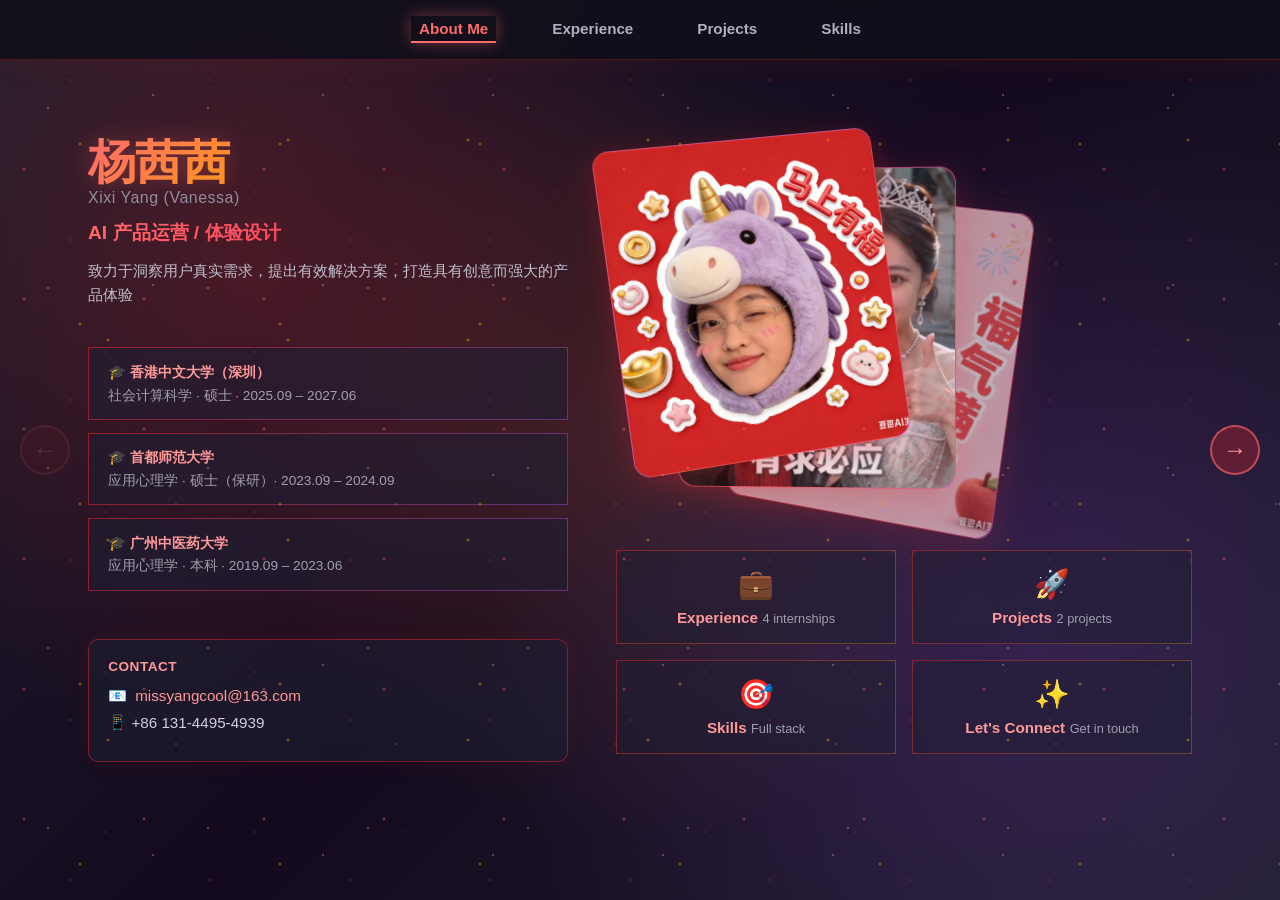
==== index.html @ e08b1a47 "Use AI to design my creative CV" ====
<!DOCTYPE html>
<html lang="zh-CN">
<head>
<meta charset="UTF-8">
<meta name="viewport" content="width=device-width, initial-scale=1.0">
<title>杨茜茜 - AI产品运营 | 简历</title>
<style>
/* ==================== 全局样式 ==================== */
* {
  margin: 0;
  padding: 0;
  box-sizing: border-box;
}

html, body {
  width: 100%;
  height: 100%;
  overflow: hidden;
  font-family: -apple-system, BlinkMacSystemFont, "Segoe UI", "PingFang SC", "Microsoft YaHei", sans-serif;
}

body {
  background: #0a0a12;
  color: #f5f5f5;
}

/* 黑红绚烂背景 + 烟花渐变 */
body::before {
  content: "";
  position: fixed;
  inset: 0;
  background: 
    radial-gradient(circle at 20% 30%, rgba(220, 38, 38, 0.25) 0%, transparent 40%),
    radial-gradient(circle at 80% 70%, rgba(168, 85, 247, 0.2) 0%, transparent 45%),
    radial-gradient(circle at 50% 50%, rgba(251, 146, 60, 0.15) 0%, transparent 50%),
    linear-gradient(135deg, rgba(30, 30, 45, 1) 0%, rgba(20, 10, 30, 1) 50%, rgba(30, 30, 45, 1) 100%);
  pointer-events: none;
  z-index: 0;
  animation: gradientShift 15s ease-in-out infinite;
}

@keyframes gradientShift {
  0%, 100% {
    filter: hue-rotate(0deg) saturate(1);
  }
  50% {
    filter: hue-rotate(10deg) saturate(1.1);
  }
}

/* 烟花粒子效果 - 密集持续版 */
body::after {
  content: "";
  position: fixed;
  inset: 0;
  background-image: 
    radial-gradient(2px 2px at 20% 30%, #ff6b6b, rgba(255, 107, 107, 0)),
    radial-gradient(2px 2px at 60% 70%, #ffa500, rgba(255, 165, 0, 0)),
    radial-gradient(1.5px 1.5px at 50% 50%, #ff1744, rgba(255, 23, 68, 0)),
    radial-gradient(1px 1px at 80% 10%, #ffd700, rgba(255, 215, 0, 0)),
    radial-gradient(1.5px 1.5px at 30% 60%, #ffb366, rgba(255, 179, 102, 0)),
    radial-gradient(1px 1px at 70% 20%, #ff4444, rgba(255, 68, 68, 0)),
    radial-gradient(2px 2px at 40% 80%, #ffaa00, rgba(255, 170, 0, 0)),
    radial-gradient(1.5px 1.5px at 90% 50%, #ff99cc, rgba(255, 153, 204, 0));
  background-repeat: repeat;
  background-size: 120px 130px, 180px 200px, 140px 160px, 220px 240px, 160px 180px, 150px 160px, 200px 180px, 170px 190px;
  pointer-events: none;
  z-index: 0;
  animation: fireworks 4s linear infinite;
  opacity: 0.65;
}

@keyframes fireworks {
  0% {
    background-position: 0 0, 0 0, 0 0, 0 0, 0 0, 0 0, 0 0, 0 0;
    opacity: 0.65;
  }
  50% {
    opacity: 0.7;
  }
  100% {
    background-position: 120px 130px, 180px 200px, 140px 160px, 220px 240px, 160px 180px, 150px 160px, 200px 180px, 170px 190px;
    opacity: 0.65;
  }
}

/* ==================== 导航栏固定 ==================== */
.top-nav {
  position: fixed;
  top: 0;
  left: 0;
  right: 0;
  height: 60px;
  display: flex;
  align-items: center;
  justify-content: center;
  gap: 3rem;
  background: rgba(15, 15, 25, 0.85);
  backdrop-filter: blur(12px);
  border-bottom: 1px solid rgba(220, 38, 38, 0.3);
  z-index: 100;
  box-shadow: 0 0 30px rgba(220, 38, 38, 0.1);
}

.nav-item {
  font-size: 0.95rem;
  font-weight: 600;
  color: #b0b0c0;
  cursor: pointer;
  transition: all 0.3s cubic-bezier(0.4, 0, 0.2, 1);
  padding: 4px 8px 4px 8px;
  border-bottom: 2px solid transparent;
  text-decoration: none;
  user-select: none;
}

.nav-item:hover {
  color: #ff6b6b;
  text-shadow: 0 0 10px rgba(255, 107, 107, 0.5);
}

.nav-item.active {
  color: #ff6b6b;
  border-bottom-color: #ff6b6b;
  box-shadow: 0 0 15px rgba(255, 107, 107, 0.4);
}

/* ==================== 幻灯片容器 ==================== */
.slides-container {
  display: flex;
  width: 400vw; /* 4 slides */
  height: 100vh;
  transition: transform 0.8s cubic-bezier(0.25, 0.46, 0.45, 0.94);
  will-change: transform;
}

.slide {
  flex: 0 0 100vw;
  width: 100vw;
  height: 100vh;
  display: flex;
  align-items: center;
  justify-content: center;
  padding-top: 60px;
  position: relative;
  overflow-y: auto;
}

.slide::-webkit-scrollbar {
  display: none;
}

.slide-content {
  width: 100%;
  max-width: 1200px;
  padding: 3rem;
  animation: slideInUp 0.7s cubic-bezier(0.34, 1.56, 0.64, 1) backwards;
}

@keyframes slideInUp {
  from {
    opacity: 0;
    transform: translateY(30px);
  }
  to {
    opacity: 1;
    transform: translateY(0);
  }
}

/* ==================== 第1页：封面页 ==================== */
.cover-page {
  flex-direction: column;
  justify-content: center;
  padding-top: 0;
}

.cover-header {
  display: grid;
  grid-template-columns: 1fr 1.2fr;
  gap: 3rem;
  align-items: flex-start;
  width: 100%;
  max-width: 1200px;
  margin: 0 auto;
  padding: 0 3rem;
}

.left-section {
  display: flex;
  flex-direction: column;
  gap: 1.5rem;
}

.name-section h1 {
  font-size: 3rem;
  font-weight: 800;
  background: linear-gradient(135deg, #ff6b6b 0%, #ffa500 50%, #ffd700 100%);
  -webkit-background-clip: text;
  -webkit-text-fill-color: transparent;
  background-clip: text;
  margin-bottom: 0.2rem;
  letter-spacing: -1px;
  line-height: 1;
  filter: drop-shadow(0 0 10px rgba(255, 107, 107, 0.3));
}

.name-section .en-name {
  font-size: 1rem;
  color: #9090a0;
  font-weight: 500;
  letter-spacing: 0.5px;
  margin-bottom: 0.8rem;
}

.name-section .role {
  font-size: 1.2rem;
  font-weight: 700;
  background: linear-gradient(135deg, #ff6b6b 0%, #ff1744 100%);
  -webkit-background-clip: text;
  -webkit-text-fill-color: transparent;
  background-clip: text;
  margin-bottom: 0.8rem;
}

.name-section .intro {
  font-size: 0.95rem;
  color: #c0c0d0;
  line-height: 1.6;
  margin-bottom: 1rem;
}

/* 教育背景 */
.education-list {
  display: flex;
  flex-direction: column;
  gap: 0.8rem;
  margin-bottom: 1.5rem;
}

.edu-item {
  background: rgba(30, 30, 50, 0.6);
  border: 1.5px solid;
  border-image: linear-gradient(135deg, rgba(220, 38, 38, 0.6) 0%, rgba(168, 85, 247, 0.4) 100%) 1;
  border-radius: 10px;
  padding: 0.9rem 1.2rem;
  font-size: 0.9rem;
  color: #d0d0e0;
  backdrop-filter: blur(8px);
  transition: all 0.3s cubic-bezier(0.4, 0, 0.2, 1);
}

.edu-item:hover {
  background: rgba(50, 20, 40, 0.7);
  border-color: #ff6b6b;
  box-shadow: 0 0 20px rgba(220, 38, 38, 0.3);
}

.edu-item strong {
  color: #ff9999;
  font-weight: 600;
}

.edu-item span {
  display: block;
  font-size: 0.85rem;
  color: #a0a0b0;
  margin-top: 0.3rem;
}

/* 联系方式 */
.contact-box {
  background: rgba(30, 30, 50, 0.6);
  border: 1.5px solid rgba(220, 38, 38, 0.5);
  border-radius: 10px;
  padding: 1.2rem;
  backdrop-filter: blur(8px);
  box-shadow: 0 0 20px rgba(220, 38, 38, 0.1);
}

.contact-box h4 {
  font-size: 0.85rem;
  font-weight: 700;
  color: #ff9999;
  margin-bottom: 0.8rem;
  text-transform: uppercase;
  letter-spacing: 0.5px;
}

.contact-item {
  font-size: 0.9rem;
  color: #d0d0e0;
  margin-bottom: 0.6rem;
  display: flex;
  align-items: center;
  gap: 0.5rem;
}

.contact-item a {
  color: #ff9999;
  text-decoration: none;
  font-weight: 500;
  transition: all 0.2s;
}

.contact-item a:hover {
  color: #ffcccc;
  text-decoration: underline;
  text-shadow: 0 0 10px rgba(255, 107, 107, 0.5);
}

/* 右侧区域 */
.right-section {
  display: flex;
  flex-direction: column;
  gap: 2rem;
  position: relative;
}

/* 照片堆叠效果 */
.photos-stack {
  position: relative;
  height: 380px;
  perspective: 1200px;
}

.photo-item {
  position: absolute;
  width: 280px;
  height: 320px;
  background: linear-gradient(135deg, rgba(220, 38, 38, 0.8) 0%, rgba(168, 85, 247, 0.7) 100%);
  border-radius: 16px;
  display: flex;
  align-items: center;
  justify-content: center;
  font-size: 100px;
  box-shadow: 0 8px 32px rgba(220, 38, 38, 0.3), inset 0 0 30px rgba(255, 107, 107, 0.1);
  transition: all 0.4s cubic-bezier(0.4, 0, 0.2, 1);
  cursor: pointer;
  border: 1px solid rgba(255, 107, 107, 0.5);
}

.photo-item:nth-child(1) {
  transform: translateX(0) rotateZ(-8deg) rotateY(15deg);
  z-index: 3;
}

.photo-item:nth-child(2) {
  transform: translateX(60px) translateY(30px) rotateZ(0deg) rotateY(-5deg);
  z-index: 2;
  opacity: 0.85;
}

.photo-item:nth-child(3) {
  transform: translateX(120px) translateY(60px) rotateZ(8deg) rotateY(-15deg);
  z-index: 1;
  opacity: 0.7;
}

.photo-item:hover {
  transform: translateY(-10px) rotateZ(0deg) !important;
  z-index: 10 !important;
  opacity: 1 !important;
  box-shadow: 0 16px 48px rgba(220, 38, 38, 0.4), 0 0 30px rgba(255, 107, 107, 0.5);
}

/* 快速导航按钮 */
.quick-nav {
  display: grid;
  grid-template-columns: 1fr 1fr;
  gap: 1rem;
}

.nav-btn {
  background: rgba(30, 30, 50, 0.5);
  border: 1.5px solid;
  border-image: linear-gradient(135deg, rgba(220, 38, 38, 0.5) 0%, rgba(255, 165, 0, 0.3) 100%) 1;
  border-radius: 12px;
  padding: 1rem;
  text-align: center;
  cursor: pointer;
  transition: all 0.3s cubic-bezier(0.4, 0, 0.2, 1);
  backdrop-filter: blur(8px);
  user-select: none;
}

.nav-btn:hover {
  background: rgba(50, 20, 40, 0.7);
  border-color: #ff6b6b;
  transform: translateY(-3px);
  box-shadow: 0 8px 24px rgba(220, 38, 38, 0.3), 0 0 15px rgba(255, 107, 107, 0.3);
}

.nav-btn .icon {
  font-size: 1.8rem;
  margin-bottom: 0.5rem;
  display: block;
}

.nav-btn .label {
  font-size: 0.95rem;
  font-weight: 600;
  color: #ff9999;
}

.nav-btn .desc {
  font-size: 0.8rem;
  color: #a0a0b0;
  margin-top: 0.3rem;
}

/* ==================== Section 标题 ==================== */
.section-title {
  font-size: 2rem;
  font-weight: 800;
  background: linear-gradient(135deg, #ff6b6b 0%, #ffa500 100%);
  -webkit-background-clip: text;
  -webkit-text-fill-color: transparent;
  background-clip: text;
  letter-spacing: -0.5px;
  margin-bottom: 1.5rem;
  filter: drop-shadow(0 0 8px rgba(255, 107, 107, 0.2));
}

/* ==================== 第2页：实习经历 ==================== */
.experience-page .slide-content {
  padding: 2rem 3rem;
}

.experience-list {
  display: grid;
  grid-template-columns: repeat(2, 1fr);
  gap: 2rem;
  margin-top: 1rem;
}

.experience-card {
  background: rgba(30, 30, 50, 0.6);
  border: 1.5px solid rgba(220, 38, 38, 0.4);
  border-radius: 16px;
  padding: 2rem;
  backdrop-filter: blur(10px);
  transition: all 0.4s cubic-bezier(0.4, 0, 0.2, 1);
  cursor: pointer;
  position: relative;
  height: 320px;
  display: flex;
  flex-direction: column;
  align-items: center;
  justify-content: center;
}

.experience-card:hover {
  background: rgba(50, 20, 40, 0.8);
  border-color: #ff6b6b;
  box-shadow: 0 8px 30px rgba(220, 38, 38, 0.4), 0 0 20px rgba(255, 107, 107, 0.3);
  transform: translateY(-5px);
}

.exp-logo {
  width: 100px;
  height: 100px;
  background: linear-gradient(135deg, rgba(255, 107, 107, 0.3) 0%, rgba(255, 165, 0, 0.2) 100%);
  border-radius: 12px;
  display: flex;
  align-items: center;
  justify-content: center;
  font-size: 3rem;
  margin-bottom: 1.2rem;
  border: 1px solid rgba(255, 107, 107, 0.3);
  transition: all 0.3s;
}

.experience-card:hover .exp-logo {
  transform: scale(1.1) rotateZ(5deg);
}

.exp-company {
  font-size: 1.3rem;
  font-weight: 600;
  color: #ff9999;
  margin-bottom: 0.4rem;
  text-align: center;
}

.exp-position {
  font-size: 1.1rem;
  color: #ffa500;
  margin-bottom: 0.3rem;
  text-align: center;
}

.exp-time {
  font-size: 0.95rem;
  color: #a0a0b0;
  text-align: center;
  margin-bottom: 1rem;
}

.exp-description {
  opacity: 0;
  transform: translateY(20px);
  transition: all 0.4s cubic-bezier(0.4, 0, 0.2, 1);
  position: absolute;
  inset: 0;
  background: rgba(20, 10, 30, 0.95);
  border-radius: 16px;
  padding: 2rem;
  display: flex;
  flex-direction: column;
  justify-content: flex-start;
  pointer-events: none;
  overflow-y: auto;
  max-height: 100%;
}

.experience-card:hover .exp-description {
  opacity: 1;
  transform: translateY(0);
  pointer-events: auto;
}

.exp-bullets {
  list-style: none;
  padding: 0;
  margin: 0;
  font-size: 0.85rem;
  color: #d0d0e0;
  line-height: 1.5;
}

.exp-bullets li {
  margin-bottom: 0.8rem;
  padding-left: 1.2rem;
  position: relative;
  text-align: left;
  line-height: 1.4;
}

.exp-bullets li::before {
  content: "▪";
  position: absolute;
  left: 0;
  color: #ff6b6b;
}

/* ==================== 第3页：项目经历 ==================== */
.projects-page .slide-content {
  padding: 2rem 3rem;
}

.projects-grid {
  display: grid;
  grid-template-columns: 1fr 1fr;
  gap: 2rem;
  margin-top: 1rem;
}

.project-card {
  background: rgba(30, 30, 50, 0.6);
  border: 1.5px solid rgba(220, 38, 38, 0.4);
  border-radius: 16px;
  padding: 2rem;
  backdrop-filter: blur(10px);
  transition: all 0.4s cubic-bezier(0.4, 0, 0.2, 1);
  display: flex;
  flex-direction: column;
  cursor: pointer;
  position: relative;
  height: 400px;
  overflow: hidden;
}

/* 各阶段组件默认隐藏 */
.project-step {
  transition: opacity 0.4s, transform 0.4s;
  display: none;
}
.project-step.active {
  display: block;
  animation: stepFadeIn 0.6s ease-in-out;
}

@keyframes stepFadeIn {
  from {
    opacity: 0;
    transform: translateY(10px);
  }
  to {
    opacity: 1;
    transform: translateY(0);
  }
}
.project-step.project-details-step {
  margin-top: 1.2rem;
}
/* 确保动画阶段在details-active 时仍然隐藏 */
.project-card.details-active .project-anim-step {
  display: none !important;
}

/* 当进入详情阶段时将 logo 向上移动 */
.project-card.details-active .project-logo-step {
  transform: translateY(-25px);
}

/* 详情内容始终可见，只在active时显示 */
.project-card .project-details-step {
  opacity: 0;
  display: none;
}
.project-card.details-active .project-details-step {
  display: block;
  opacity: 1;
}

.project-card:hover {
  background: rgba(50, 20, 40, 0.8);
  border-color: #ff6b6b;
  transform: translateY(-5px);
  box-shadow: 0 8px 30px rgba(220, 38, 38, 0.4), 0 0 20px rgba(255, 107, 107, 0.3);
}

.project-preview {
  position: absolute;
  inset: 0;
  background: rgba(20, 10, 30, 0.95);
  border-radius: 16px;
  padding: 2rem;
  display: flex;
  align-items: center;
  justify-content: center;
  flex-direction: column;
  opacity: 1;
  transform: scale(1);
  transition: all 0.5s cubic-bezier(0.4, 0, 0.2, 1);
  pointer-events: auto;
  z-index: 2;
}

.project-card.showing-details .project-preview {
  opacity: 0;
  transform: scale(0.95);
  pointer-events: none;
}

.project-card:hover .project-preview {
  opacity: 0;
  transform: scale(0.95);
  pointer-events: none;
}

.preview-content {
  text-align: center;
  animation: previewShow 3s ease-in-out infinite;
}

@keyframes previewShow {
  0% {
    opacity: 0;
  }
  20% {
    opacity: 1;
  }
  80% {
    opacity: 1;
  }
  100% {
    opacity: 1;
  }
}

.project-icon {
  width: 50px;
  height: 50px;
  background: linear-gradient(135deg, rgba(220, 38, 38, 0.8) 0%, rgba(255, 165, 0, 0.7) 100%);
  border-radius: 8px;
  margin: 0 auto 1rem;
  display: flex;
  align-items: center;
  justify-content: center;
  color: white;
  font-weight: bold;
  font-size: 1.5rem;
  box-shadow: 0 0 15px rgba(255, 107, 107, 0.4);
}

.project-card h3 {
  font-size: 1.1rem;
  font-weight: 600;
  color: #ff9999;
  margin-bottom: 0.5rem;
  text-align: center;
}

.project-role {
  font-size: 0.85rem;
  color: #ffa500;
  margin-bottom: 1rem;
  padding-bottom: 1rem;
  border-bottom: 1px solid rgba(220, 38, 38, 0.3);
  text-align: center;
}

.project-details {
  font-size: 0.95rem;
  color: #d0d0e0;
  line-height: 1.6;
  flex-grow: 1;
  margin-bottom: 1rem;
  opacity: 0;
  transition: all 0.4s;
  position: absolute;
}

.project-card.showing-details .project-details {
  opacity: 1;
  position: relative;
  transform: scale(1);
}

.project-card:hover .project-details {
  opacity: 1;
  position: relative;
  transform: scale(1);
}

.project-tags {
  display: flex;
  flex-wrap: wrap;
  gap: 0.6rem;
  margin-top: auto;
}

.tag {
  display: inline-block;
  padding: 0.4rem 0.8rem;
  background: rgba(220, 38, 38, 0.2);
  color: #ffaa99;
  border-radius: 6px;
  font-size: 0.8rem;
  font-weight: 500;
  border: 1px solid rgba(220, 38, 38, 0.4);
}

/* ==================== 第4页：技能与其他 ==================== */
.skills-page .slide-content {
  padding: 2rem 3rem;
}

.skills-grid {
  display: grid;
  grid-template-columns: 1fr 1fr;
  gap: 2rem;
  margin-top: 1.5rem;
}

.skill-group {
  background: rgba(30, 30, 50, 0.6);
  border: 1.5px solid rgba(220, 38, 38, 0.4);
  border-radius: 16px;
  padding: 2rem;
  backdrop-filter: blur(10px);
}

.skill-group h3 {
  font-size: 1rem;
  font-weight: 600;
  color: #ff9999;
  margin-bottom: 1.2rem;
  display: flex;
  align-items: center;
  gap: 0.5rem;
}

.skill-icon {
  width: 32px;
  height: 32px;
  background: linear-gradient(135deg, rgba(220, 38, 38, 0.8) 0%, rgba(255, 165, 0, 0.7) 100%);
  border-radius: 6px;
  display: flex;
  align-items: center;
  justify-content: center;
  color: white;
  font-size: 0.9rem;
  box-shadow: 0 0 10px rgba(255, 107, 107, 0.3);
}

.skill-list {
  list-style: none;
  display: flex;
  flex-direction: column;
  gap: 0.8rem;
}

.skill-list li {
  font-size: 0.95rem;
  color: #d0d0e0;
  line-height: 1.5;
  padding-left: 1.5rem;
  position: relative;
}

.skill-list li::before {
  content: "→";
  position: absolute;
  left: 0;
  color: #ff6b6b;
  font-weight: bold;
}

.contact-section {
  grid-column: 1 / -1;
  background: linear-gradient(135deg, rgba(220, 38, 38, 0.15) 0%, rgba(255, 165, 0, 0.1) 100%);
  border: 1.5px solid rgba(220, 38, 38, 0.4);
  border-radius: 16px;
  padding: 2rem;
  text-align: center;
  box-shadow: 0 0 20px rgba(220, 38, 38, 0.1);
}

.contact-section h3 {
  font-size: 1.1rem;
  font-weight: 600;
  color: #ff9999;
  margin-bottom: 1rem;
}

.contact-info {
  display: flex;
  gap: 2rem;
  justify-content: center;
  flex-wrap: wrap;
}

.contact-item {
  font-size: 0.95rem;
  color: #d0d0e0;
}

.contact-item a {
  color: #ff9999;
  text-decoration: none;
  font-weight: 500;
  transition: all 0.3s;
}

.contact-item a:hover {
  color: #ffcccc;
  text-decoration: underline;
  text-shadow: 0 0 10px rgba(255, 107, 107, 0.5);
}

/* ==================== 左右导航按钮 ==================== */
.nav-arrow {
  position: fixed;
  top: 50%;
  transform: translateY(-50%);
  width: 50px;
  height: 50px;
  background: rgba(220, 38, 38, 0.3);
  border: 2px solid rgba(255, 107, 107, 0.6);
  border-radius: 50%;
  display: flex;
  align-items: center;
  justify-content: center;
  cursor: pointer;
  transition: all 0.3s cubic-bezier(0.4, 0, 0.2, 1);
  z-index: 99;
  font-size: 1.5rem;
  color: #ff9999;
  user-select: none;
}

.nav-arrow:hover {
  background: rgba(220, 38, 38, 0.6);
  border-color: #ff6b6b;
  box-shadow: 0 0 20px rgba(255, 107, 107, 0.5);
  transform: translateY(-50%) scale(1.1);
}

.nav-arrow.left {
  left: 20px;
}

.nav-arrow.right {
  right: 20px;
}

.nav-arrow.disabled {
  opacity: 0.2;
  cursor: not-allowed;
}

.nav-arrow.disabled:hover {
  background: rgba(220, 38, 38, 0.2);
  border-color: rgba(255, 107, 107, 0.3);
  box-shadow: none;
  transform: translateY(-50%);
}
@media (max-width: 768px) {
  .cover-header {
    grid-template-columns: 1fr;
    gap: 2rem;
  }

  .name-section h1 {
    font-size: 2rem;
  }

  .section-title {
    font-size: 1.6rem;
  }

  .projects-grid {
    grid-template-columns: 1fr;
  }

  .experience-list {
    grid-template-columns: 1fr;
  }

  .skills-grid {
    grid-template-columns: 1fr;
  }

  .slide-content {
    padding: 1.5rem;
  }

  .top-nav {
    gap: 1rem;
    flex-wrap: wrap;
    height: auto;
    padding: 0.8rem;
  }

  .nav-item {
    font-size: 0.85rem;
  }

  .photos-stack {
    height: 280px;
  }

  .photo-item {
    width: 200px;
    height: 240px;
    font-size: 72px;
  }

  .quick-nav {
    grid-template-columns: 1fr 1fr;
  }
}
</style>
</head>
<body>

<!-- ==================== 顶部导航 ==================== -->
<nav class="top-nav">
  <a class="nav-item active" data-index="0">About Me</a>
  <a class="nav-item" data-index="1">Experience</a>
  <a class="nav-item" data-index="2">Projects</a>
  <a class="nav-item" data-index="3">Skills</a>
</nav>

<!-- ==================== 左右导航箭头 ==================== -->
<div class="nav-arrow left" id="nav-prev">←</div>
<div class="nav-arrow right" id="nav-next">→</div>

<!-- ==================== 幻灯片容器 ==================== -->
<div class="slides-container">

  <!-- 第 1 页：封面页 -->
  <section class="slide cover-page">
    <div class="cover-header">
      <!-- 左侧：个人信息 -->
      <div class="left-section">
        <div class="name-section">
          <h1>杨茜茜</h1>
          <p class="en-name">Xixi Yang (Vanessa)</p>
          <p class="role">AI 产品运营 / 体验设计</p>
          <p class="intro">致力于洞察用户真实需求，提出有效解决方案，打造具有创意而强大的产品体验</p>
        </div>

        <!-- 教育背景 -->
        <div class="education-list">
          <div class="edu-item">
            <strong>🎓 香港中文大学（深圳）</strong>
            <span>社会计算科学 · 硕士 · 2025.09 – 2027.06</span>
          </div>
          <div class="edu-item">
            <strong>🎓 首都师范大学</strong>
            <span>应用心理学 · 硕士（保研）· 2023.09 – 2024.09</span>
          </div>
          <div class="edu-item">
            <strong>🎓 广州中医药大学</strong>
            <span>应用心理学 · 本科 · 2019.09 – 2023.06</span>
          </div>
        </div>

        <!-- 联系方式 -->
        <div class="contact-box">
          <h4>Contact</h4>
          <div class="contact-item">📧 <a href="mailto:missyangcool@163.com">missyangcool@163.com</a></div>
          <div class="contact-item">📱 +86 131-4495-4939</div>
        </div>
      </div>

      <!-- 右侧：照片和导航 -->
      <div class="right-section">
        <!-- 照片堆叠 -->
        <div class="photos-stack">
          <div class="photo-item"><img src="images/photo1.jpg" alt="photo1" style="width: 100%; height: 100%; object-fit: cover; border-radius: 16px;"></div>
          <div class="photo-item"><img src="images/photo2.jpg" alt="photo2" style="width: 100%; height: 100%; object-fit: cover; border-radius: 16px;"></div>
          <div class="photo-item"><img src="images/photo3.jpg" alt="photo3" style="width: 100%; height: 100%; object-fit: cover; border-radius: 16px;"></div>
        </div>

        <!-- 快速导航 -->
        <div class="quick-nav">
          <div class="nav-btn" data-slide="1">
            <span class="icon">💼</span>
            <span class="label">Experience</span>
            <span class="desc">4 internships</span>
          </div>
          <div class="nav-btn" data-slide="2">
            <span class="icon">🚀</span>
            <span class="label">Projects</span>
            <span class="desc">2 projects</span>
          </div>
          <div class="nav-btn" data-slide="3">
            <span class="icon">🎯</span>
            <span class="label">Skills</span>
            <span class="desc">Full stack</span>
          </div>
          <div class="nav-btn" id="connect-btn">
            <span class="icon">✨</span>
            <span class="label">Let's Connect</span>
            <span class="desc">Get in touch</span>
          </div>
        </div>
      </div>
    </div>
  </section>

  <!-- 第 2 页：实习经历 -->
  <section class="slide experience-page">
    <div class="slide-content">
      <h2 class="section-title">Experience</h2>
      <div class="experience-list">
        
        <div class="experience-card">
          <div class="exp-logo"><img src="images/insta_logo.jpg" alt="影石" style="width: 100%; height: 100%; object-fit: cover; border-radius: 8px;"></div>
          <div class="exp-company">Insta360影石科技股份有限公司</div>
          <div class="exp-position">用户研究实习生</div>
          <div class="exp-time">2025.06 – 2026.01</div>
          <div class="exp-description">
            <ul class="exp-bullets">
              <li><strong>需求洞察与功能落地：</strong>为 Ace Pro 2 运动相机内置滤镜升级，基于社媒舆情和影像热点趋势，分析 40+热门滤镜，精选 3 款高潜滤镜并推进研发流程，优化用户体验与活跃粘性，2 款滤镜上市后好评率为 100%</li>
              <li><strong>卖点分析与品牌宣发：</strong>为支持营销部门对 Ace pro 2 运动相机影像拍摄宣发，对 5 大手机品牌商影像宣发进行结构化拆解（定位、场景、用户痛点、心智占位），提炼可复用影像推广方法，支持营销端制定宣发策略</li>
              <li><strong>用户调研与策略支持：</strong>为帮助市场及 UGC 团队在 Q4 季度进行第一视角专项推广，针对大疆 action 系列的挂脖配件进行用户触点研究。与运营部协作明确用户招募条件，独立设计访谈大纲并执行 12 场深度访谈。基于用户触点拆解出转化路径、3 类机会场景和 5 类关键决策点。输出覆盖场景切片、用户需求及产品机会点的策略报告，支持市场与 UGC 团队实现约 1000 万宣传曝光</li>
            </ul>
          </div>
        </div>
        <div class="experience-card">
          <div class="exp-logo"><img src="images/hucchi.jpg" alt="呼哧" style="width: 100%; height: 100%; object-fit: cover; border-radius: 8px;"></div>
          <div class="exp-company">深圳呼哧科技公司</div>
          <div class="exp-position">市场实习生</div>
          <div class="exp-time">2025.04 – 2025.07</div>
          <div class="exp-description">
            <ul class="exp-bullets">
              <li><strong>北美市场洞察：</strong>为探索北美体感游戏市场，系统研究 Nintendo、Xbox、Meta Quest 等体感设备，按定位、价格、技术、场景形成对比矩阵，提炼竞品特点和海外客户使用偏好，为产品发展方向提供决策依据。</li>
              <li><strong>方案设计与用户调研：</strong>围绕体感游戏的购机决策与使用场景，主导设计定量问卷与深度访谈大纲，并上线 Prolific 渠道触达 480 位北美用户，通过邮件独立邀约并完成 13 场北美用户访谈。</li>
              <li><strong>需求洞察与产品优化：</strong>使用 SPSS 交叉分析调研数据，沉淀 3 类用户画像，识别潜在用户的 4 类关键转化触点与 8 类核心偏好，明确功能优先级，优化游戏选款逻辑，使前期游戏筛选效率提升 30%；推动产品交互场景从单人扩充至多人，实现设备使用场景拓展 100%；协同硬件团队优化交互方案，延迟测试结果下降约 50%。</li>
            </ul>
          </div>
        </div>


        <div class="experience-card">
          <div class="exp-logo"><img src="images/meitu_logo.jpg" alt="美图" style="width: 100%; height: 100%; object-fit: cover; border-radius: 8px;"></div>
          <div class="exp-company">北京美图科技之家有限公司</div>
          <div class="exp-position">用户研究实习生</div>
          <div class="exp-time">2024.06 – 2024.09</div>
          <div class="exp-description">
            <ul class="exp-bullets">
              <li><strong>产品定位：</strong>为精准定位 WHEE（AI 生图产品）的用户人群，执行 20 人小组座谈，拆解工作流、使用场景、需求偏好，分析用户优先级和价值潜力，协助筛选出 3 类核心可转化人群，支持产品市场定位，助力 DAU 同比提升 800%。</li>
              <li><strong>AI 功能优化：</strong>因智能手机影像能力提升而美图秀秀下载量减少，开展 10+用户访谈，拆解用户拍摄后“修图”路径，识别出用户对“AI 一键消除”的爽点和痛点，推动本品“AI 消除”功能优化，提升用户体验和竞争力</li>
              <li><strong>AI 功能挖掘：</strong>为精准定位美图设计室 AI PPT 的产品功能，参与执行 1v1 深度用户访谈，拆解客户在“制作内容–美化设计 –交付表达”过程中的痛点与付费意愿，支持产品功能设计。功能上线后，美图设计室用户使用率提升 5 倍。</li>
              <li><strong>海外市场洞察：</strong>为拓展美图秀秀东亚及东南亚市场，使用 SPSS 交叉分析 700 份数据，拆解用户影像功能的核心诉求（美颜期望、修图链路、文化偏好），独立产出日、韩、泰、印尼和越南 5 国的市场洞察，支持人像功能优化与出海策略制定。</li>
            </ul>
          </div>
        </div>


        <div class="experience-card">
          <div class="exp-logo"><img src="images/skt_logo.jpg" alt="SKT" style="width: 100%; height: 100%; object-fit: cover; border-radius: 8px;"></div>
          <div class="exp-company">深圳市思珂特教育科技有限公司</div>
          <div class="exp-position">产品运营实习生</div>
          <div class="exp-time">2023.04 – 2023.10</div>
          <div class="exp-description">
            <ul class="exp-bullets">
              <li><strong>B 端客户调研：</strong>独立与 3 家 HOSA 合作机构开展定向访谈，系统梳理客户使用及内部推广的痛点，推动学习内容和系统流程针对性优化，为 B 端合作稳定提供保障。</li>
              <li><strong>用户触达优化：</strong>独立对 70 名初赛流失用户调研，识别用户因信息触达不及时导致流失问题，推动团队将单一邮件通知转变为“邮件+短信”的双触点服务,优化用户触达率。</li>
              <li><strong>项目管理：</strong>独立设计并执行评委问卷调研和决赛评审路线，评委满意度达 99%，提升评委体验，顺利交付大赛活动。</li>
            </ul>
          </div>
        </div>

      </div>
    </div>
  </section>

  <!-- 第 3 页：项目经历 -->
  <section class="slide projects-page">
    <div class="slide-content">
      <h2 class="section-title">Projects</h2>
      <div class="projects-grid">


        <!-- 数据分析项目 -->
        <div class="project-card" data-project="data">
          <div class="project-step project-logo-step">
            <div class="project-icon">📊</div>
            <h3>市场营销活动分析与优化策略项目</h3>
          </div>
          <div class="project-step project-anim-step active">
            <div class="preview-content" style="font-family: monospace; font-size: 0.9rem; color: #00ff00; white-space: pre-line; text-align: left; line-height: 1.5;">
>>> import pandas as pd
>>> df = pd.read_csv('data.csv')
>>> result = df.groupby('category').agg()
>>> print(f"处理 {len(df)} 条数据")
处理 50000 条数据
>>> for i in range(5): print('计算中...')
计算中...
计算中...
计算中...
计算中...
计算中...
>>> visualization complete ✓
            </div>
          </div>
          <div class="project-step project-details-step">
            <p class="project-role">负责人 · 2026.02</p>
            <div class="project-details">
              <strong>业务诊断：</strong>围绕营销投放效率问题，基于 20 万条模拟营销数据构建转化漏斗模型，识别点击后转化阶段为主要效率瓶颈，为优化方向提供数据依据。<br><br>
              <strong>效率拆解：</strong>从活动类型、渠道、消费者人群等多维度拆解 ROI 与 CPA 结构，发现 ROI 整体稳定而 CPA 存在明显分层现象，明确“成本结构”是效率差异的核心驱动因素。<br><br>
              <strong>策略设计：</strong>提出“人群驱动的组合投放模型”，建立跨人群效率基准渠道（Search / Website），并针对内容型渠道制定选择性强化策略，优化资源配置逻辑。<br><br>
              <strong>项目管理：</strong>独立完成数据清洗、使用 python 分析建模、可视化呈现与策略输出，形成完整营销决策报告，支持从数据洞察到策略落地的闭环分析流程。<br><br>
            </div>
            <div class="project-tags">
              <span class="tag">Python</span>
              <span class="tag">Pandas</span>
              <span class="tag">Numpy</span>
              <span class="tag">数据可视化</span>
            </div>
          </div>
        </div>

        <!-- AI会议助手项目 -->
        <div class="project-card" data-project="ai">
          <div class="project-step project-logo-step">
            <div class="project-icon">🗓️</div>
            <h3>AI 会议助手</h3>
          </div>
          <div class="project-step project-anim-step active">
            <div class="preview-content" style="font-family: 'Segoe UI'; font-size: 1rem; color: #d0d0e0; white-space: pre-line; text-align: left; line-height: 1.5;">
📅 用户：预定下周3下午2点开会
🤖 助手：收到请求，正在检查日历...
✓ 日历无冲突，已发送邀请给 5 人
✓ 预定会议室 & 生成议程
📧 已发送会议确认
            </div>
          </div>
          <div class="project-step project-details-step">
            <p class="project-role">负责人 · 2025.12</p>
            <div class="project-details">
              <strong>背景：</strong>基于飞书Coze平台设计对话式AI Agent，实现会议预定与取消自动化，优化“沟通确认–日程调整”工作流程。<br><br>
              <strong>行动：</strong>拆解会议管理场景中的意图识别与时间解析逻辑，设计Prompt策略与异常处理规则，提升Agent执行准确性与稳定性。<br><br>
            </div>
            <div class="project-tags">
              <span class="tag">GPT</span>
              <span class="tag">COZE</span>
              <span class="tag">自然语言处理</span>
              <span class="tag">Prompt engineering</span>
            </div>
          </div>
        </div>

      </div>
    </div>
  </section>

  <!-- 第 4 页：技能与联系 -->
  <section class="slide skills-page">
    <div class="slide-content">
      <h2 class="section-title">Skills & Contact</h2>
      <div class="skills-grid">

        <div class="skill-group">
          <h3><span class="skill-icon">🌐</span>语言能力</h3>
          <ul class="skill-list">
            <li>普通话（母语）</li>
            <li>英语（流利 ）</li>
            <li>日语（基础）</li>
          </ul>
        </div>

        <div class="skill-group">
          <h3><span class="skill-icon">📊</span>数据分析</h3>
          <ul class="skill-list">
            <li>Python · Pandas · NumPy</li>
            <li>R · ggplot2 · 统计建模</li>
            <li>SPSS · 假设检验 · 回归分析</li>
          </ul>
        </div>

        <div class="skill-group">
          <h3><span class="skill-icon">�</span>市场洞察</h3>
          <ul class="skill-list">
            <li>竞品分析 · 用户研究</li>
            <li>市场拆解 · 趋势洞察</li>
            <li>用户画像分析 · 转化路径优化</li>
          </ul>
        </div>

        <div class="skill-group">
          <h3><span class="skill-icon">🤳</span>AI 工具</h3>
          <ul class="skill-list">
            <li>ChatGPT · Claude</li>
            <li>Gemini · Copilot</li>
            <li>Doubao · 创意生成</li>
          </ul>
        </div>

        <div class="contact-section">
          <h3>🚀 Let's Connect</h3>
          <p>
          Exploring how AI augments human creativity and decision-making.
          Excited to collaborate with curious minds and build things that actually matter.
          Let’s create something interesting together.
          </p>
          </div>
        </div>

      </div>
    </div>
  </section>

</div>

<!-- ==================== 核心交互脚本 ==================== -->
<script>
(() => {
  const container = document.querySelector('.slides-container');
  const slides = document.querySelectorAll('.slide');
  const navItems = document.querySelectorAll('.nav-item');
  
  let current = 0;
  let isAnimating = false;
  const ANIMATION_DURATION = 800;
  const BOUNCE_DELAY = 100;

  // 切换到指定索引
  const goToSlide = (index) => {
    if (index < 0 || index >= slides.length || isAnimating) return;
    
    isAnimating = true;
    current = index;
    
    // 更新容器位置
    container.style.transform = `translateX(-${current * 100}vw)`;
    
    // 更新导航激活状态
    navItems.forEach((item, idx) => {
      item.classList.toggle('active', idx === current);
    });
    
    // 重置动画状态
    setTimeout(() => { isAnimating = false; }, ANIMATION_DURATION);
    
    // 更新左右导航按钮状态
    updateNavArrows();
  };

  // 更新导航按钮的启用/禁用状态
  const updateNavArrows = () => {
    const prevBtn = document.getElementById('nav-prev');
    const nextBtn = document.getElementById('nav-next');
    
    if (prevBtn) {
      prevBtn.classList.toggle('disabled', current === 0);
    }
    if (nextBtn) {
      nextBtn.classList.toggle('disabled', current === slides.length - 1);
    }
  };

  // 滚轮事件处理（转译为横向导航）
  let wheelTimeout;
  window.addEventListener('wheel', (e) => {
    if (wheelTimeout || isAnimating) return;
    
    e.preventDefault();
    
    if (e.deltaY > 0) {
      goToSlide(current + 1); // 下滚 → 右移
    } else if (e.deltaY < 0) {
      goToSlide(current - 1); // 上滚 → 左移
    }
    
    wheelTimeout = setTimeout(() => { wheelTimeout = null; }, BOUNCE_DELAY);
  }, { passive: false });

  // 键盘方向键
  window.addEventListener('keydown', (e) => {
    if (e.key === 'ArrowRight') {
      goToSlide(current + 1);
    } else if (e.key === 'ArrowLeft') {
      goToSlide(current - 1);
    }
  });

  // 触屏滑动
  let touchStartX = 0;
  let touchEndX = 0;
  const TOUCH_THRESHOLD = 50;

  window.addEventListener('touchstart', (e) => {
    touchStartX = e.changedTouches[0].screenX;
  }, { passive: true });

  window.addEventListener('touchend', (e) => {
    touchEndX = e.changedTouches[0].screenX;
    const diff = touchStartX - touchEndX;
    
    if (Math.abs(diff) > TOUCH_THRESHOLD) {
      if (diff > 0) {
        goToSlide(current + 1); // 左滑 → 右移
      } else {
        goToSlide(current - 1); // 右滑 → 左移
      }
    }
  }, { passive: true });

  // 导航点击
  navItems.forEach((item) => {
    item.addEventListener('click', (e) => {
      e.preventDefault();
      const index = Number(item.getAttribute('data-index'));
      goToSlide(index);
    });
  });

  // 快速导航按钮点击
  const quickNavBtns = document.querySelectorAll('.nav-btn[data-slide]');
  quickNavBtns.forEach((btn) => {
    btn.addEventListener('click', (e) => {
      const slideIndex = Number(btn.getAttribute('data-slide'));
      goToSlide(slideIndex);
    });
  });

  // Connect 按钮
  const connectBtn = document.getElementById('connect-btn');
  if (connectBtn) {
    connectBtn.addEventListener('click', () => {
      alert('Exploring how AI augments human creativity and decision-making. Excited to collaborate with curious minds and build things that actually matter. Let’s create something interesting together. 🤝\n\n📧 missyangcool@163.com\💼 Let\'s connect on LinkedIn!');
    });
  }

  // 左右导航箭头按钮
  const prevBtn = document.getElementById('nav-prev');
  const nextBtn = document.getElementById('nav-next');
  
  if (prevBtn) {
    prevBtn.addEventListener('click', () => {
      goToSlide(current - 1);
    });
  }
  
  if (nextBtn) {
    nextBtn.addEventListener('click', () => {
      goToSlide(current + 1);
    });
  }
  
  // 初始化导航按钮状态
  updateNavArrows();

  // 项目卡片多阶段动画逻辑
  const projectCards = document.querySelectorAll('.project-card');

  // 如果初始已经在项目页，马上播放动画
  if (current === 2) {
    projectCards.forEach((card) => playCardAnimation(card));
  }

  // 切换项目卡片到指定阶段
  function showProjectStep(card, step) {
    card.querySelectorAll('.project-step').forEach((el) => {
      el.classList.remove('active');
    });
    const target = card.querySelector(`.project-${step}-step`);
    if (target) target.classList.add('active');
  }

  // 重置所有项目卡片到初始动画阶段
  function resetProjectCards() {
    projectCards.forEach((card) => {
      // 清除所有多余状态和定时器
      card.classList.remove('details-active');
      if (card._animTimer) {
        clearTimeout(card._animTimer);
        card._animTimer = null;
      }
      // 恢复为初始 anim-step 状态，让动画循环播放
      showProjectStep(card, 'anim');
    });
  }

  // 开始播放某个卡片的动画阶段
  function playCardAnimation(card) {
    // 确保显示 anim-step，让 CSS 动画持续循环
    showProjectStep(card, 'anim');
    card.classList.remove('details-active');
  }

  // 鼠标悬停时立即显示 logo + 详情，logo上移
  projectCards.forEach((card) => {
    card.addEventListener('mouseenter', () => {
      if (card._animTimer) {
        clearTimeout(card._animTimer);
        card._animTimer = null;
      }
      showProjectStep(card, 'logo');
      card.classList.add('details-active');
    });
    
    // 鼠标离开时恢复到动画状态
    card.addEventListener('mouseleave', () => {
      if (current === 2) {
        playCardAnimation(card);
      }
    });
  });

  // 每次进入项目页都重置动画流程
  const originalGoToSlide = goToSlide;
  Object.defineProperty(window, 'currentSlide', {
    get() { return current; },
    set(newVal) { current = newVal; }
  });
  const projectsPage = document.querySelector('.projects-page');
  if (projectsPage) {
    const originalGoToSlideFunc = goToSlide;
    window.goToSlide = function(index) {
      // 离开项目页时清除所有定时器
      if (current === 2 && index !== 2) {
        projectCards.forEach((card) => {
          if (card._animTimer) {
            clearTimeout(card._animTimer);
            card._animTimer = null;
          }
        });
      }

      if (index === 2 && current !== 2) {
        setTimeout(() => {
          resetProjectCards();
          // 自动播放每张卡片的动画
          projectCards.forEach((card) => playCardAnimation(card));
        }, 100);
      }
      originalGoToSlideFunc(index);
    };
  }

  // 防止默认滚动条行为
  document.addEventListener('touchmove', (e) => {
    e.preventDefault();
  }, { passive: false });
})();
</script>

</body>
</html>
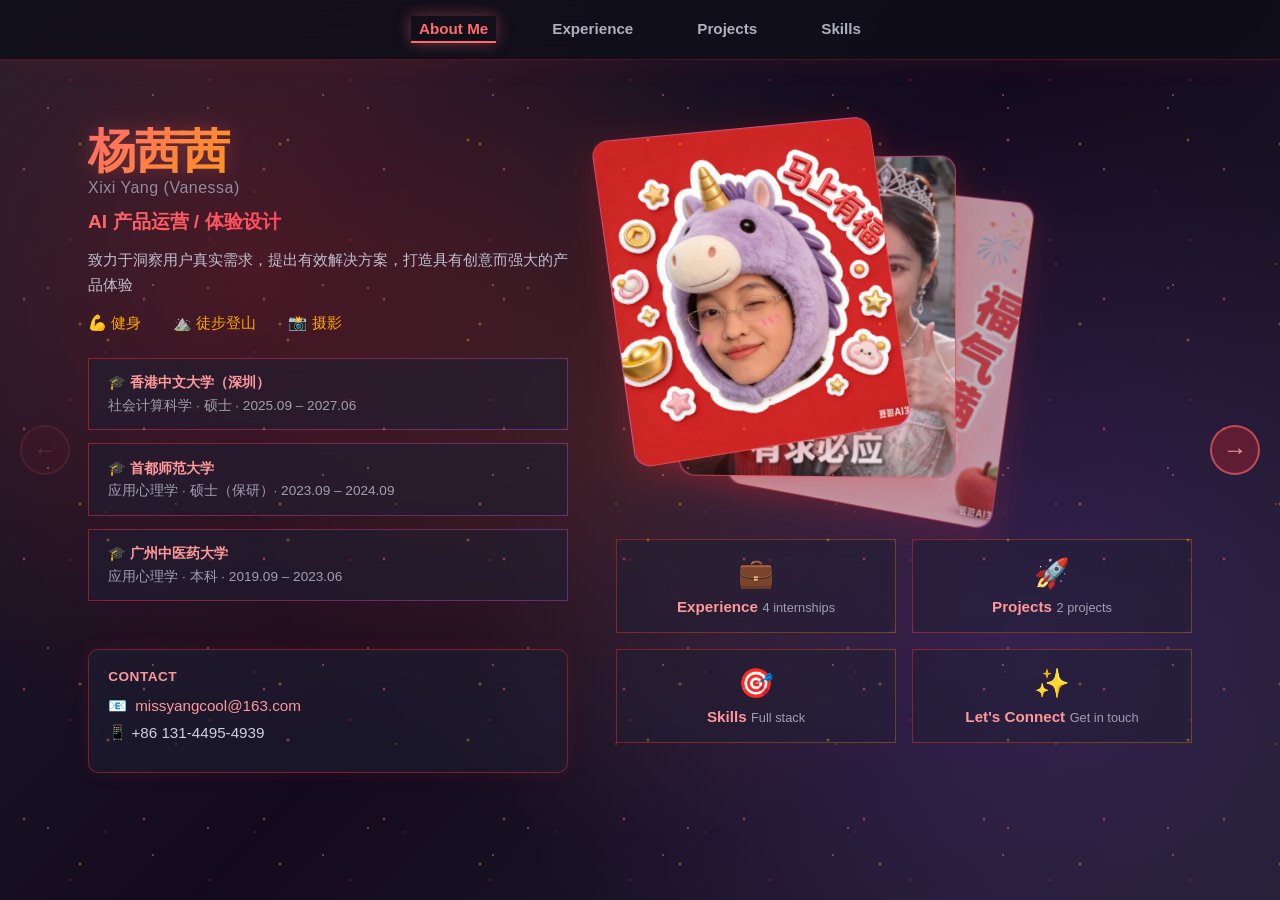
==== commit facb521e: "Update index.html" ====
--- a/index.html
+++ b/index.html
@@ -1,4 +1,4 @@
-<!DOCTYPE html>
+﻿<!DOCTYPE html>
 <html lang="zh-CN">
 <head>
 <meta charset="UTF-8">
@@ -450,13 +450,6 @@
   justify-content: center;
 }
 
-.experience-card:hover {
-  background: rgba(50, 20, 40, 0.8);
-  border-color: #ff6b6b;
-  box-shadow: 0 8px 30px rgba(220, 38, 38, 0.4), 0 0 20px rgba(255, 107, 107, 0.3);
-  transform: translateY(-5px);
-}
-
 .exp-logo {
   width: 100px;
   height: 100px;
@@ -469,10 +462,7 @@
   margin-bottom: 1.2rem;
   border: 1px solid rgba(255, 107, 107, 0.3);
   transition: all 0.3s;
-}
-
-.experience-card:hover .exp-logo {
-  transform: scale(1.1) rotateZ(5deg);
+  cursor: pointer;
 }
 
 .exp-company {
@@ -498,26 +488,7 @@
 }
 
 .exp-description {
-  opacity: 0;
-  transform: translateY(20px);
-  transition: all 0.4s cubic-bezier(0.4, 0, 0.2, 1);
-  position: absolute;
-  inset: 0;
-  background: rgba(20, 10, 30, 0.95);
-  border-radius: 16px;
-  padding: 2rem;
-  display: flex;
-  flex-direction: column;
-  justify-content: flex-start;
-  pointer-events: none;
-  overflow-y: auto;
-  max-height: 100%;
-}
-
-.experience-card:hover .exp-description {
-  opacity: 1;
-  transform: translateY(0);
-  pointer-events: auto;
+  display: none;
 }
 
 .exp-bullets {
@@ -542,6 +513,194 @@
   position: absolute;
   left: 0;
   color: #ff6b6b;
+}
+
+/* ==================== 实习详情模态框样式 ==================== */
+.experience-modal {
+  display: none;
+  position: fixed;
+  inset: 0;
+  z-index: 1000;
+  align-items: center;
+  justify-content: center;
+  backdrop-filter: blur(8px);
+}
+
+.experience-modal.active {
+  display: flex;
+}
+
+.modal-overlay {
+  position: absolute;
+  inset: 0;
+  background: rgba(0, 0, 0, 0.7);
+}
+
+.modal-content {
+  position: relative;
+  background: rgba(20, 20, 35, 0.95);
+  border: 1.5px solid rgba(220, 38, 38, 0.5);
+  border-radius: 20px;
+  backdrop-filter: blur(15px);
+  width: 85vw;
+  max-width: 900px;
+  height: 80vh;
+  display: flex;
+  flex-direction: column;
+  max-height: 85vh;
+  animation: modalSlideIn 0.4s cubic-bezier(0.34, 1.56, 0.64, 1);
+  box-shadow: 0 20px 60px rgba(220, 38, 38, 0.3), 0 0 40px rgba(255, 107, 107, 0.2);
+}
+
+@keyframes modalSlideIn {
+  from {
+    opacity: 0;
+    transform: scale(0.9) translateY(20px);
+  }
+  to {
+    opacity: 1;
+    transform: scale(1) translateY(0);
+  }
+}
+
+.modal-close {
+  position: absolute;
+  top: 20px;
+  right: 20px;
+  background: rgba(255, 107, 107, 0.2);
+  border: 1px solid rgba(255, 107, 107, 0.4);
+  color: #ff6b6b;
+  width: 40px;
+  height: 40px;
+  border-radius: 50%;
+  font-size: 1.5rem;
+  cursor: pointer;
+  display: flex;
+  align-items: center;
+  justify-content: center;
+  transition: all 0.3s;
+  z-index: 10;
+}
+
+.modal-close:hover {
+  background: rgba(255, 107, 107, 0.4);
+  transform: scale(1.1) rotate(90deg);
+}
+
+.modal-body {
+  flex: 1;
+  display: flex;
+  flex-direction: column;
+  overflow-y: auto;
+  padding: 40px;
+}
+
+.modal-header {
+  display: flex;
+  gap: 25px;
+  margin-bottom: 30px;
+  align-items: flex-start;
+}
+
+.modal-logo {
+  width: 120px;
+  height: 120px;
+  background: linear-gradient(135deg, rgba(255, 107, 107, 0.3) 0%, rgba(255, 165, 0, 0.2) 100%);
+  border-radius: 12px;
+  display: flex;
+  align-items: center;
+  justify-content: center;
+  flex-shrink: 0;
+  border: 1.5px solid rgba(255, 107, 107, 0.3);
+  overflow: hidden;
+}
+
+.modal-logo img {
+  width: 100%;
+  height: 100%;
+  object-fit: cover;
+}
+
+.modal-title-section {
+  flex: 1;
+}
+
+.modal-title-section h2 {
+  font-size: 1.8rem;
+  font-weight: 700;
+  color: #ff9999;
+  margin: 0 0 8px 0;
+  line-height: 1.2;
+}
+
+.modal-position {
+  font-size: 1.1rem;
+  color: #ffa500;
+  margin: 0 0 8px 0;
+  font-weight: 500;
+}
+
+.modal-time {
+  font-size: 0.95rem;
+  color: #a0a0b0;
+  margin: 0;
+}
+
+.modal-description {
+  flex: 1;
+  overflow-y: auto;
+}
+
+.modal-bullets {
+  list-style: none;
+  padding: 0;
+  margin: 0;
+  display: flex;
+  flex-direction: column;
+  gap: 1.2rem;
+}
+
+.modal-bullets li {
+  font-size: 0.95rem;
+  color: #d0d0e0;
+  line-height: 1.6;
+  padding-left: 1.5rem;
+  position: relative;
+  text-align: left;
+}
+
+.modal-bullets li::before {
+  content: "▸";
+  position: absolute;
+  left: 0;
+  color: #ff6b6b;
+  font-weight: bold;
+}
+
+.modal-bullets strong {
+  color: #ffb3b3;
+}
+
+/* 模态框响应式 */
+@media (max-width: 768px) {
+  .modal-content {
+    width: 95vw;
+    height: 90vh;
+  }
+  
+  .modal-body {
+    padding: 25px;
+  }
+  
+  .modal-header {
+    flex-direction: column;
+    gap: 15px;
+  }
+  
+  .modal-logo {
+    width: 100px;
+    height: 100px;
+  }
 }
 
 /* ==================== 第3页：项目经历 ==================== */
@@ -953,6 +1112,45 @@
     grid-template-columns: 1fr 1fr;
   }
 }
+
+/* ==================== Hobbies Section ==================== */
+.hobbies-section {
+  margin-top: 1rem;
+  padding-top: 0;
+  border-top: none;
+}
+
+
+/* ==================== Hobbies Section ==================== */
+.hobbies-section {
+  margin-top: 1rem;
+  padding-top: 0;
+  border-top: none;
+}
+
+.hobbies-list {
+  list-style: none;
+  padding: 0;
+  margin: 0;
+  display: flex;
+  flex-direction: row;
+  gap: 2rem;
+  align-items: center;
+  flex-wrap: wrap;
+}
+
+.hobbies-list li {
+  font-size: 0.95rem;
+  color: #ffa500;
+  padding: 0;
+  position: relative;
+}
+
+.hobbies-list li::before {
+  content: "";
+  display: none;
+}
+
 </style>
 </head>
 <body>
@@ -982,6 +1180,13 @@
           <p class="en-name">Xixi Yang (Vanessa)</p>
           <p class="role">AI 产品运营 / 体验设计</p>
           <p class="intro">致力于洞察用户真实需求，提出有效解决方案，打造具有创意而强大的产品体验</p>
+          <div class="hobbies-section">
+            <ul class="hobbies-list">
+              <li>💪 健身</li>
+              <li>⛰️ 徒步登山</li>
+              <li>📸 摄影</li>
+            </ul>
+          </div>
         </div>
 
         <!-- 教育背景 -->
@@ -1050,7 +1255,7 @@
       <h2 class="section-title">Experience</h2>
       <div class="experience-list">
         
-        <div class="experience-card">
+        <div class="experience-card" data-exp-index="0" onclick="openExperienceModal(0)">
           <div class="exp-logo"><img src="images/insta_logo.jpg" alt="影石" style="width: 100%; height: 100%; object-fit: cover; border-radius: 8px;"></div>
           <div class="exp-company">Insta360影石科技股份有限公司</div>
           <div class="exp-position">用户研究实习生</div>
@@ -1063,7 +1268,7 @@
             </ul>
           </div>
         </div>
-        <div class="experience-card">
+        <div class="experience-card" data-exp-index="1" onclick="openExperienceModal(1)">
           <div class="exp-logo"><img src="images/hucchi.jpg" alt="呼哧" style="width: 100%; height: 100%; object-fit: cover; border-radius: 8px;"></div>
           <div class="exp-company">深圳呼哧科技公司</div>
           <div class="exp-position">市场实习生</div>
@@ -1078,7 +1283,7 @@
         </div>
 
 
-        <div class="experience-card">
+        <div class="experience-card" data-exp-index="2" onclick="openExperienceModal(2)">
           <div class="exp-logo"><img src="images/meitu_logo.jpg" alt="美图" style="width: 100%; height: 100%; object-fit: cover; border-radius: 8px;"></div>
           <div class="exp-company">北京美图科技之家有限公司</div>
           <div class="exp-position">用户研究实习生</div>
@@ -1094,7 +1299,7 @@
         </div>
 
 
-        <div class="experience-card">
+        <div class="experience-card" data-exp-index="3" onclick="openExperienceModal(3)">
           <div class="exp-logo"><img src="images/skt_logo.jpg" alt="SKT" style="width: 100%; height: 100%; object-fit: cover; border-radius: 8px;"></div>
           <div class="exp-company">深圳市思珂特教育科技有限公司</div>
           <div class="exp-position">产品运营实习生</div>
@@ -1241,7 +1446,6 @@
           Excited to collaborate with curious minds and build things that actually matter.
           Let’s create something interesting together.
           </p>
-          </div>
         </div>
 
       </div>
@@ -1250,8 +1454,122 @@
 
 </div>
 
+<!-- ==================== 实习详情模态框 ==================== -->
+<div id="experienceModal" class="experience-modal">
+  <div class="modal-overlay" id="modalOverlay"></div>
+  <div class="modal-content">
+    <button class="modal-close" id="modalClose">✕</button>
+    <div class="modal-body">
+      <div class="modal-header">
+        <div class="modal-logo" id="modalLogo"></div>
+        <div class="modal-title-section">
+          <h2 id="modalCompany"></h2>
+          <p id="modalPosition" class="modal-position"></p>
+          <p id="modalTime" class="modal-time"></p>
+        </div>
+      </div>
+      <div class="modal-description">
+        <ul id="modalBullets" class="modal-bullets"></ul>
+      </div>
+    </div>
+  </div>
+</div>
+
 <!-- ==================== 核心交互脚本 ==================== -->
 <script>
+
+// ==================== Experience Modal Handler ====================
+function openExperienceModal(index) {
+  const experiences = [
+    {
+      logo: 'images/insta_logo.jpg',
+      company: 'Insta360影石科技股份有限公司',
+      position: '用户研究实习生',
+      time: '2025.06 – 2026.01',
+      bullets: [
+        '<strong>需求洞察与功能落地：</strong>为 Ace Pro 2 运动相机内置滤镜升级，基于社媒舆情和影像热点趋势，分析 40+热门滤镜，精选 3 款高潜滤镜并推进研发流程，优化用户体验与活跃粘性，2 款滤镜上市后好评率为 100%',
+        '<strong>卖点分析与品牌宣发：</strong>为支持营销部门对 Ace pro 2 运动相机影像拍摄宣发，对 5 大手机品牌商影像宣发进行结构化拆解（定位、场景、用户痛点、心智占位），提炼可复用影像推广方法，支持营销端制定宣发策略',
+        '<strong>用户调研与策略支持：</strong>为帮助市场及 UGC 团队在 Q4 季度进行第一视角专项推广，针对大疆 action 系列的挂脖配件进行用户触点研究。与运营部协作明确用户招募条件，独立设计访谈大纲并执行 12 场深度访谈。基于用户触点拆解出转化路径、3 类机会场景和 5 类关键决策点。输出覆盖场景切片、用户需求及产品机会点的策略报告，支持市场与 UGC 团队实现约 1000 万宣传曝光'
+      ]
+    },
+    {
+      logo: 'images/hucchi.jpg',
+      company: '深圳呼哧科技公司',
+      position: '市场实习生',
+      time: '2025.04 – 2025.07',
+      bullets: [
+        '<strong>北美市场洞察：</strong>为探索北美体感游戏市场，系统研究 Nintendo、Xbox、Meta Quest 等体感设备，按定位、价格、技术、场景形成对比矩阵，提炼竞品特点和海外客户使用偏好，为产品发展方向提供决策依据。',
+        '<strong>方案设计与用户调研：</strong>围绕体感游戏的购机决策与使用场景，主导设计定量问卷与深度访谈大纲，并上线 Prolific 渠道触达 480 位北美用户，通过邮件独立邀约并完成 13 场北美用户访谈。',
+        '<strong>需求洞察与产品优化：</strong>使用 SPSS 交叉分析调研数据，沉淀 3 类用户画像，识别潜在用户的 4 类关键转化触点与 8 类核心偏好，明确功能优先级，优化游戏选款逻辑，使前期游戏筛选效率提升 30%；推动产品交互场景从单人扩充至多人，实现设备使用场景拓展 100%；协同硬件团队优化交互方案，延迟测试结果下降约 50%。'
+      ]
+    },
+    {
+      logo: 'images/meitu_logo.jpg',
+      company: '北京美图科技之家有限公司',
+      position: '用户研究实习生',
+      time: '2024.06 – 2024.09',
+      bullets: [
+        '<strong>产品定位：</strong>为精准定位 WHEE（AI 生图产品）的用户人群，执行 20 人小组座谈，拆解工作流、使用场景、需求偏好，分析用户优先级和价值潜力，协助筛选出 3 类核心可转化人群，支持产品市场定位，助力 DAU 同比提升 800%。',
+        '<strong>AI 功能优化：</strong>因智能手机影像能力提升而美图秀秀下载量减少，开展 10+用户访谈，拆解用户拍摄后"修图"路径，识别出用户对"AI 一键消除"的爽点和痛点，推动本品"AI 消除"功能优化，提升用户体验和竞争力',
+        '<strong>AI 功能挖掘：</strong>为精准定位美图设计室 AI PPT 的产品功能，参与执行 1v1 深度用户访谈，拆解客户在"制作内容–美化设计 –交付表达"过程中的痛点与付费意愿，支持产品功能设计。功能上线后，美图设计室用户使用率提升 5 倍。',
+        '<strong>海外市场洞察：</strong>为拓展美图秀秀东亚及东南亚市场，使用 SPSS 交叉分析 700 份数据，拆解用户影像功能的核心诉求（美颜期望、修图链路、文化偏好），独立产出日、韩、泰、印尼和越南 5 国的市场洞察，支持人像功能优化与出海策略制定。'
+      ]
+    },
+    {
+      logo: 'images/skt_logo.jpg',
+      company: '深圳市思珂特教育科技有限公司',
+      position: '产品运营实习生',
+      time: '2023.04 – 2023.10',
+      bullets: [
+        '<strong>B 端客户调研：</strong>独立与 3 家 HOSA 合作机构开展定向访谈，系统梳理客户使用及内部推广的痛点，推动学习内容和系统流程针对性优化，为 B 端合作稳定提供保障。',
+        '<strong>用户触达优化：</strong>独立对 70 名初赛流失用户调研，识别用户因信息触达不及时导致流失问题，推动团队将单一邮件通知转变为"邮件+短信"的双触点服务,优化用户触达率。',
+        '<strong>项目管理：</strong>独立设计并执行评委问卷调研和决赛评审路线，评委满意度达 99%，提升评委体验，顺利交付大赛活动。'
+      ]
+    }
+  ];
+  
+  if (index < 0 || index >= experiences.length) return;
+  
+  const exp = experiences[index];
+  const modal = document.getElementById('experienceModal');
+  
+  // Populate modal content
+  document.getElementById('modalLogo').innerHTML = `<img src="${exp.logo}" alt="${exp.company}" style="width: 100%; height: 100%; object-fit: cover; border-radius: 8px;">`;
+  document.getElementById('modalCompany').textContent = exp.company;
+  document.getElementById('modalPosition').textContent = exp.position;
+  document.getElementById('modalTime').textContent = exp.time;
+  
+  const bulletsList = document.getElementById('modalBullets');
+  bulletsList.innerHTML = '';
+  exp.bullets.forEach(bullet => {
+    const li = document.createElement('li');
+    li.innerHTML = bullet;
+    bulletsList.appendChild(li);
+  });
+  
+  // Show modal
+  modal.classList.add('active');
+}
+
+function closeExperienceModal() {
+  const modal = document.getElementById('experienceModal');
+  modal.classList.remove('active');
+}
+
+// Close modal when clicking overlay
+document.addEventListener('DOMContentLoaded', function() {
+  const modal = document.getElementById('experienceModal');
+  const overlay = document.getElementById('modalOverlay');
+  const closeBtn = document.getElementById('modalClose');
+  
+  if (overlay) {
+    overlay.addEventListener('click', closeExperienceModal);
+  }
+  if (closeBtn) {
+    closeBtn.addEventListener('click', closeExperienceModal);
+  }
+});
+
 (() => {
   const container = document.querySelector('.slides-container');
   const slides = document.querySelectorAll('.slide');
@@ -1485,4 +1803,5 @@
 </script>
 
 </body>
-</html>+</html>
+
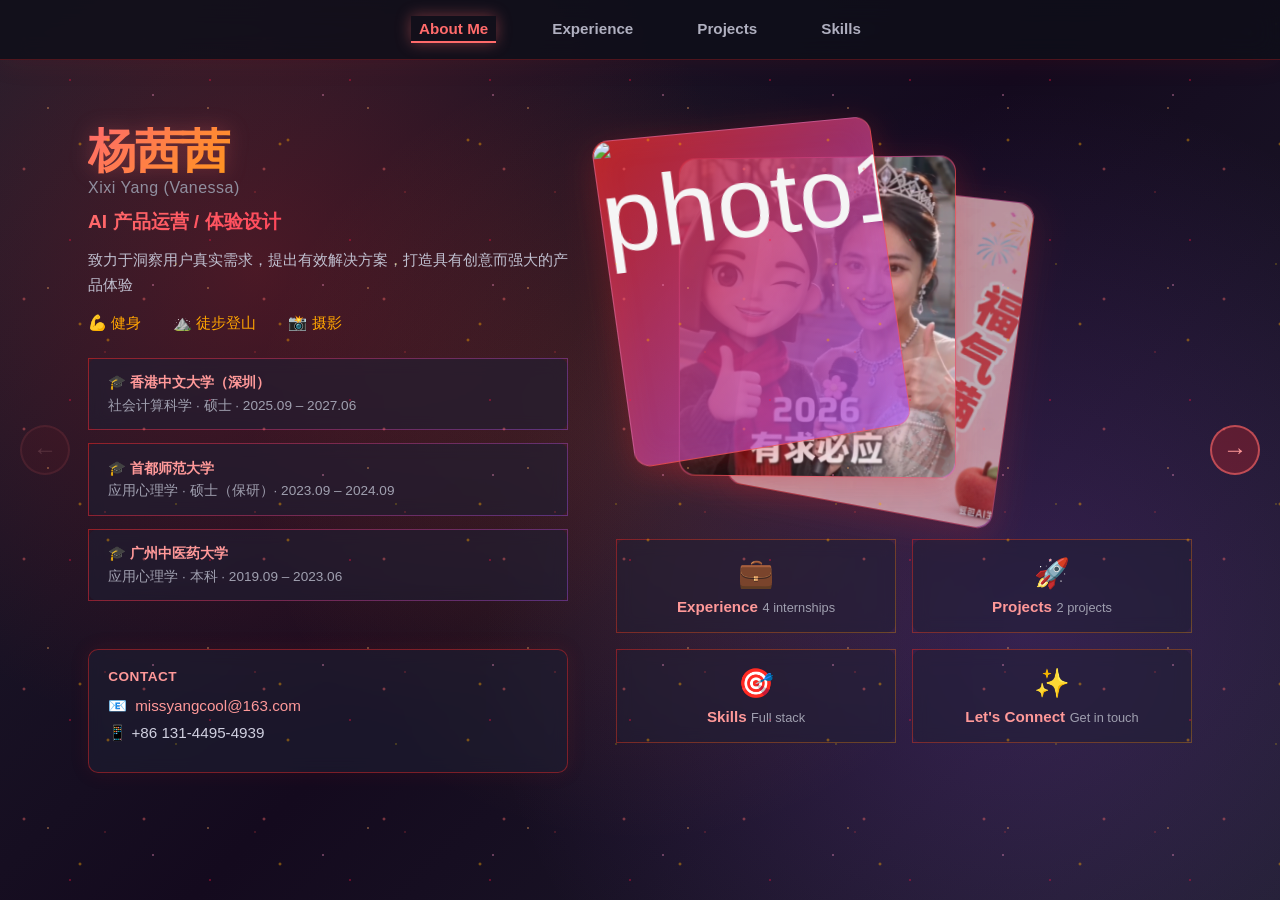
==== commit 35f9db1c: "update" ====
--- a/index.html
+++ b/index.html
@@ -1217,7 +1217,7 @@
       <div class="right-section">
         <!-- 照片堆叠 -->
         <div class="photos-stack">
-          <div class="photo-item"><img src="images/photo1.jpg" alt="photo1" style="width: 100%; height: 100%; object-fit: cover; border-radius: 16px;"></div>
+          <div class="photo-item"><img src="images/photo4.jpg" alt="photo1" style="width: 100%; height: 100%; object-fit: cover; border-radius: 16px;"></div>
           <div class="photo-item"><img src="images/photo2.jpg" alt="photo2" style="width: 100%; height: 100%; object-fit: cover; border-radius: 16px;"></div>
           <div class="photo-item"><img src="images/photo3.jpg" alt="photo3" style="width: 100%; height: 100%; object-fit: cover; border-radius: 16px;"></div>
         </div>
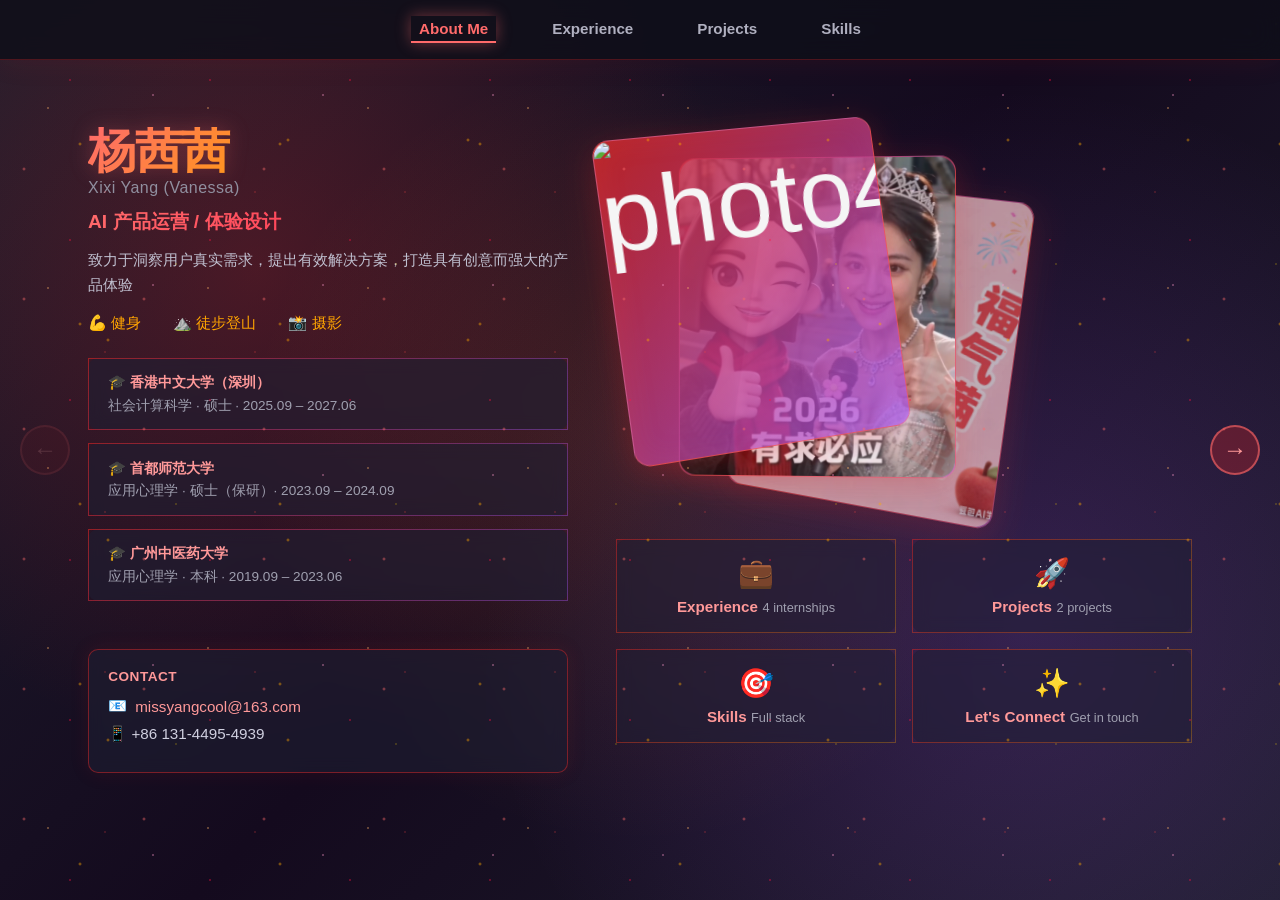
==== commit 5a444158: "Update index.html" ====
--- a/index.html
+++ b/index.html
@@ -1217,7 +1217,7 @@
       <div class="right-section">
         <!-- 照片堆叠 -->
         <div class="photos-stack">
-          <div class="photo-item"><img src="images/photo4.jpg" alt="photo1" style="width: 100%; height: 100%; object-fit: cover; border-radius: 16px;"></div>
+          <div class="photo-item"><img src="images/photo4.jpg" alt="photo4" style="width: 100%; height: 100%; object-fit: cover; border-radius: 16px;"></div>
           <div class="photo-item"><img src="images/photo2.jpg" alt="photo2" style="width: 100%; height: 100%; object-fit: cover; border-radius: 16px;"></div>
           <div class="photo-item"><img src="images/photo3.jpg" alt="photo3" style="width: 100%; height: 100%; object-fit: cover; border-radius: 16px;"></div>
         </div>
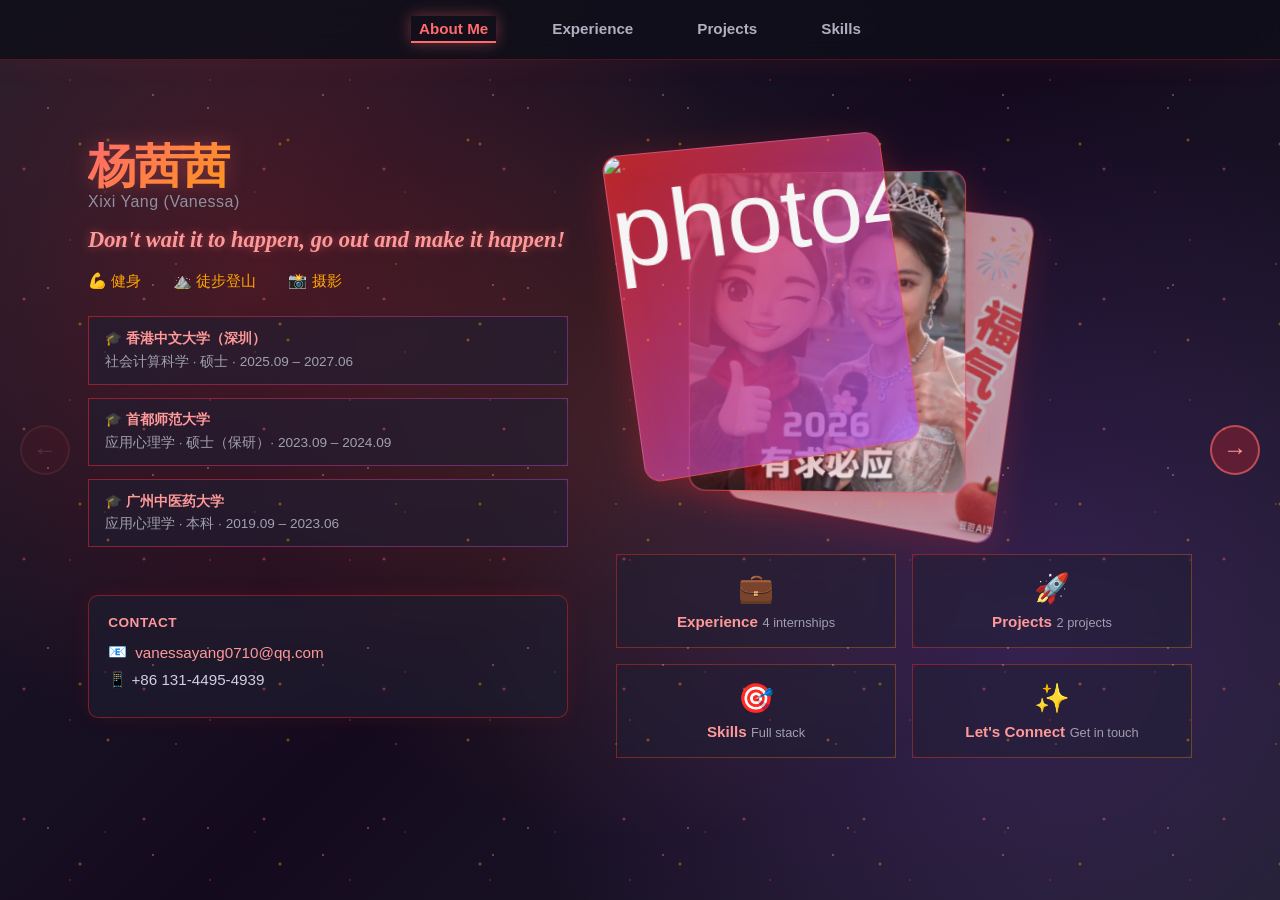
==== commit bb7addef: "Update index.html" ====
--- a/index.html
+++ b/index.html
@@ -3,7 +3,7 @@
 <head>
 <meta charset="UTF-8">
 <meta name="viewport" content="width=device-width, initial-scale=1.0">
-<title>杨茜茜 - AI产品运营 | 简历</title>
+<title>杨茜茜 - 商务拓展/销售| 简历</title>
 <style>
 /* ==================== 全局样式 ==================== */
 * {
@@ -223,6 +223,17 @@
   margin-bottom: 0.8rem;
 }
 
+.name-section .motto {
+  font-size: 1.4rem;
+  font-weight: 900;
+  font-family: 'Times New Roman', serif;
+  font-style: italic;
+  color: #ff9999;
+  line-height: 1.4;
+  margin-bottom: 1rem;
+  text-shadow: 0 0 10px rgba(255, 107, 107, 0.5);
+}
+
 .name-section .intro {
   font-size: 0.95rem;
   color: #c0c0d0;
@@ -243,8 +254,8 @@
   border: 1.5px solid;
   border-image: linear-gradient(135deg, rgba(220, 38, 38, 0.6) 0%, rgba(168, 85, 247, 0.4) 100%) 1;
   border-radius: 10px;
-  padding: 0.9rem 1.2rem;
-  font-size: 0.9rem;
+  padding: 0.8rem 1rem;
+  font-size: 0.85rem;
   color: #d0d0e0;
   backdrop-filter: blur(8px);
   transition: all 0.3s cubic-bezier(0.4, 0, 0.2, 1);
@@ -341,12 +352,12 @@
 }
 
 .photo-item:nth-child(1) {
-  transform: translateX(0) rotateZ(-8deg) rotateY(15deg);
+  transform: translateX(10px) rotateZ(-8deg) rotateY(15deg);
   z-index: 3;
 }
 
 .photo-item:nth-child(2) {
-  transform: translateX(60px) translateY(30px) rotateZ(0deg) rotateY(-5deg);
+  transform: translateX(70px) translateY(30px) rotateZ(0deg) rotateY(-5deg);
   z-index: 2;
   opacity: 0.85;
 }
@@ -1178,8 +1189,7 @@
         <div class="name-section">
           <h1>杨茜茜</h1>
           <p class="en-name">Xixi Yang (Vanessa)</p>
-          <p class="role">AI 产品运营 / 体验设计</p>
-          <p class="intro">致力于洞察用户真实需求，提出有效解决方案，打造具有创意而强大的产品体验</p>
+          <p class="motto">Don't wait it to happen, go out and make it happen!</p>
           <div class="hobbies-section">
             <ul class="hobbies-list">
               <li>💪 健身</li>
@@ -1208,7 +1218,7 @@
         <!-- 联系方式 -->
         <div class="contact-box">
           <h4>Contact</h4>
-          <div class="contact-item">📧 <a href="mailto:missyangcool@163.com">missyangcool@163.com</a></div>
+          <div class="contact-item">📧 <a href="mailto:vanessayang0710@qq.com">vanessayang0710@qq.com</a></div>
           <div class="contact-item">📱 +86 131-4495-4939</div>
         </div>
       </div>
@@ -1324,6 +1334,103 @@
       <div class="projects-grid">
 
 
+        <!-- AI会议助手项目 -->
+        <div class="project-card" data-project="ai">
+          <div class="project-step project-logo-step">
+            <div class="project-icon">🗓️</div>
+            <h3>AI 会议助手</h3>
+          </div>
+          <div class="project-step project-anim-step active">
+            <div class="preview-content" style="font-family: 'Segoe UI'; font-size: 1rem; color: #d0d0e0; white-space: pre-line; text-align: left; line-height: 1.5;">
+📅 用户：预定下周3下午2点开会
+🤖 助手：收到请求，正在检查日历...
+✓ 日历无冲突，已发送邀请给 5 人
+✓ 预定会议室 & 生成议程
+📧 已发送会议确认
+            </div>
+          </div>
+          <div class="project-step project-details-step">
+            <p class="project-role">负责人 · 2025.12</p>
+            <div class="project-details">
+              <strong>背景：</strong>基于飞书Coze平台设计对话式AI Agent，实现会议预定与取消自动化，优化“沟通确认–日程调整”工作流程。<br><br>
+              <strong>行动：</strong>拆解会议管理场景中的意图识别与时间解析逻辑，设计Prompt策略与异常处理规则，提升Agent执行准确性与稳定性。<br><br>
+            </div>
+            <div class="project-tags">
+              <span class="tag">GPT</span>
+              <span class="tag">COZE</span>
+              <span class="tag">自然语言处理</span>
+              <span class="tag">Prompt engineering</span>
+            </div>
+          </div>
+        </div>
+
+        <!-- Qclaw文献处理项目 -->
+        <div class="project-card" data-project="qclaw">
+          <div class="project-step project-logo-step">
+            <div class="project-icon">📚</div>
+            <h3>Qclaw 文献处理与本地化部署项目</h3>
+          </div>
+          <div class="project-step project-anim-step active">
+            <div class="preview-content" style="font-family: 'Segoe UI'; font-size: 1rem; color: #d0d0e0; white-space: pre-line; text-align: left; line-height: 1.5;">
+📚 用户：帮我处理500篇AI文献
+🤖 Qclaw：收到请求，正在获取文献...
+✓ 已获取20篇文献
+✓ 智能拆解完成 - 提取关键概念、方法、结论
+📖 本地化部署到Obsidian
+🗺️ 自动构建知识图谱
+🎉 Qclaw 处理进度: 100% 完成
+            </div>
+          </div>
+          <div class="project-step project-details-step">
+            <p class="project-role">个人项目 · 2026.01</p>
+            <div class="project-details">
+              <strong>项目背景：</strong>为构建个人研究库，需要高效处理大量学术文献并进行知识组织，通过 Qclaw 工具实现文献批量获取、智能拆解与本地化部署。<br><br>
+              <strong>核心任务：</strong>使用 Qclaw 处理 500+ 篇学术文献，自动提取论文标题、摘要、关键概念、研究方法与结论等结构化信息，实现文献的细粒度拆解。<br><br>
+              <strong>本地化部署：</strong>将拆解后的文献信息本地化导出并部署到 Obsidian，建立论文之间的交叉引用关系，构建动态知识图谱，支持多维度的知识检索与关联发现。<br><br>
+              <strong>成果价值：</strong>建立可扩展的文献管理系统，提升研究效率 60% 以上，支持快速知识积累与二次创新。<br><br>
+            </div>
+            <div class="project-tags">
+              <span class="tag">Qclaw</span>
+              <span class="tag">文献管理</span>
+              <span class="tag">Obsidian</span>
+              <span class="tag">知识图谱</span>
+            </div>
+          </div>
+        </div>
+
+        <!-- 法律文本SFT训练项目 -->
+        <div class="project-card" data-project="sft">
+          <div class="project-step project-logo-step">
+            <div class="project-icon">⚖️</div>
+            <h3>法律文本 SFT 监督微调训练项目</h3>
+          </div>
+          <div class="project-step project-anim-step active">
+            <div class="preview-content" style="font-family: monospace; font-size: 0.9rem; color: #00ff00; white-space: pre-line; text-align: left; line-height: 1.5;">
+>>> sft_trainer = SFTTrainer()
+>>> dataset = sft_trainer.load_data('legal_texts.json')
+✓ SFT 加载 8000 条法律文本样本
+>>> sft_trainer.train(epochs=1, batch_size=8)
+Epoch 1/1 - Loss: 1.47 | Perplexity: 6.85
+✓ SFT 训练完成 - Loss 从 1.59 下降至 1.47
+            </div>
+          </div>
+          <div class="project-step project-details-step">
+            <p class="project-role">个人项目 · 2025.11</p>
+            <div class="project-details">
+              <strong>项目目标：</strong>通过监督微调（SFT）训练方法，基于高质量法律文本数据集优化语言模型，提升其在法律领域的专业性与准确性。<br><br>
+              <strong>数据规模：</strong>精选并标注 8000 条法律文本样本，涵盖合同条款、法律文书、判决书等多种法律文本类型，确保训练数据的多样性与质量。<br><br>
+              <strong>训练过程：</strong>训练损失在 400 步内从 1.59 稳步下降至 1.47，表明训练过程中保持稳定的下降趋势。与训练数据相比，验证损失与训练损失相似，说明此处不存在过拟合现象。此外，在损失计算过程中未出现突然的峰值或发散现象。<br><br>
+              <strong>成效验证：</strong>为评估微调模型的泛化能力，在三个数据分区上评估交叉熵损失和困惑度。测试集损失（1.9248）低于训练集（1.9845）和验证集（1.9783），证明模型保持稳定且充分正则化的学习，未出现过拟合现象。此外，测试集获得最低困惑度得分（6.8537），这是模型对法律文档泛化能力的强有力指标。整体量化结果表明，SFT 过程成功将基础模型适配到法律领域，且未表现出过拟合迹象，从而验证了所提微调方法的有效性。<br><br>
+            </div>
+            <div class="project-tags">
+              <span class="tag">SFT</span>
+              <span class="tag">模型微调</span>
+              <span class="tag">法律NLP</span>
+              <span class="tag">深度学习</span>
+            </div>
+          </div>
+        </div>
+
         <!-- 数据分析项目 -->
         <div class="project-card" data-project="data">
           <div class="project-step project-logo-step">
@@ -1363,36 +1470,6 @@
           </div>
         </div>
 
-        <!-- AI会议助手项目 -->
-        <div class="project-card" data-project="ai">
-          <div class="project-step project-logo-step">
-            <div class="project-icon">🗓️</div>
-            <h3>AI 会议助手</h3>
-          </div>
-          <div class="project-step project-anim-step active">
-            <div class="preview-content" style="font-family: 'Segoe UI'; font-size: 1rem; color: #d0d0e0; white-space: pre-line; text-align: left; line-height: 1.5;">
-📅 用户：预定下周3下午2点开会
-🤖 助手：收到请求，正在检查日历...
-✓ 日历无冲突，已发送邀请给 5 人
-✓ 预定会议室 & 生成议程
-📧 已发送会议确认
-            </div>
-          </div>
-          <div class="project-step project-details-step">
-            <p class="project-role">负责人 · 2025.12</p>
-            <div class="project-details">
-              <strong>背景：</strong>基于飞书Coze平台设计对话式AI Agent，实现会议预定与取消自动化，优化“沟通确认–日程调整”工作流程。<br><br>
-              <strong>行动：</strong>拆解会议管理场景中的意图识别与时间解析逻辑，设计Prompt策略与异常处理规则，提升Agent执行准确性与稳定性。<br><br>
-            </div>
-            <div class="project-tags">
-              <span class="tag">GPT</span>
-              <span class="tag">COZE</span>
-              <span class="tag">自然语言处理</span>
-              <span class="tag">Prompt engineering</span>
-            </div>
-          </div>
-        </div>
-
       </div>
     </div>
   </section>
@@ -1404,11 +1481,11 @@
       <div class="skills-grid">
 
         <div class="skill-group">
-          <h3><span class="skill-icon">🌐</span>语言能力</h3>
+          <h3><span class="skill-icon">🤳</span>AI 工具</h3>
           <ul class="skill-list">
-            <li>普通话（母语）</li>
-            <li>英语（流利 ）</li>
-            <li>日语（基础）</li>
+            <li>Qclaw · GPT · 调用API</li>
+            <li>Claude · Gemini · Copilot</li>
+            <li>Doubao · 创意生成</li>
           </ul>
         </div>
 
@@ -1422,7 +1499,7 @@
         </div>
 
         <div class="skill-group">
-          <h3><span class="skill-icon">�</span>市场洞察</h3>
+          <h3><span class="skill-icon">�</span>研究洞察</h3>
           <ul class="skill-list">
             <li>竞品分析 · 用户研究</li>
             <li>市场拆解 · 趋势洞察</li>
@@ -1431,11 +1508,11 @@
         </div>
 
         <div class="skill-group">
-          <h3><span class="skill-icon">🤳</span>AI 工具</h3>
+          <h3><span class="skill-icon">🌐</span>语言能力</h3>
           <ul class="skill-list">
-            <li>ChatGPT · Claude</li>
-            <li>Gemini · Copilot</li>
-            <li>Doubao · 创意生成</li>
+            <li>普通话（母语）</li>
+            <li>英语（流利 ）</li>
+            <li>日语（基础）</li>
           </ul>
         </div>
 
@@ -1684,7 +1761,7 @@
   const connectBtn = document.getElementById('connect-btn');
   if (connectBtn) {
     connectBtn.addEventListener('click', () => {
-      alert('Exploring how AI augments human creativity and decision-making. Excited to collaborate with curious minds and build things that actually matter. Let’s create something interesting together. 🤝\n\n📧 missyangcool@163.com\💼 Let\'s connect on LinkedIn!');
+      alert('Exploring how AI augments human creativity and decision-making. Excited to collaborate with curious minds and build things that actually matter. Let’s create something interesting together. 🤝\n\n📧 vanessayang0710@qq.com\💼 Let\'s connect on LinkedIn!');
     });
   }
 
